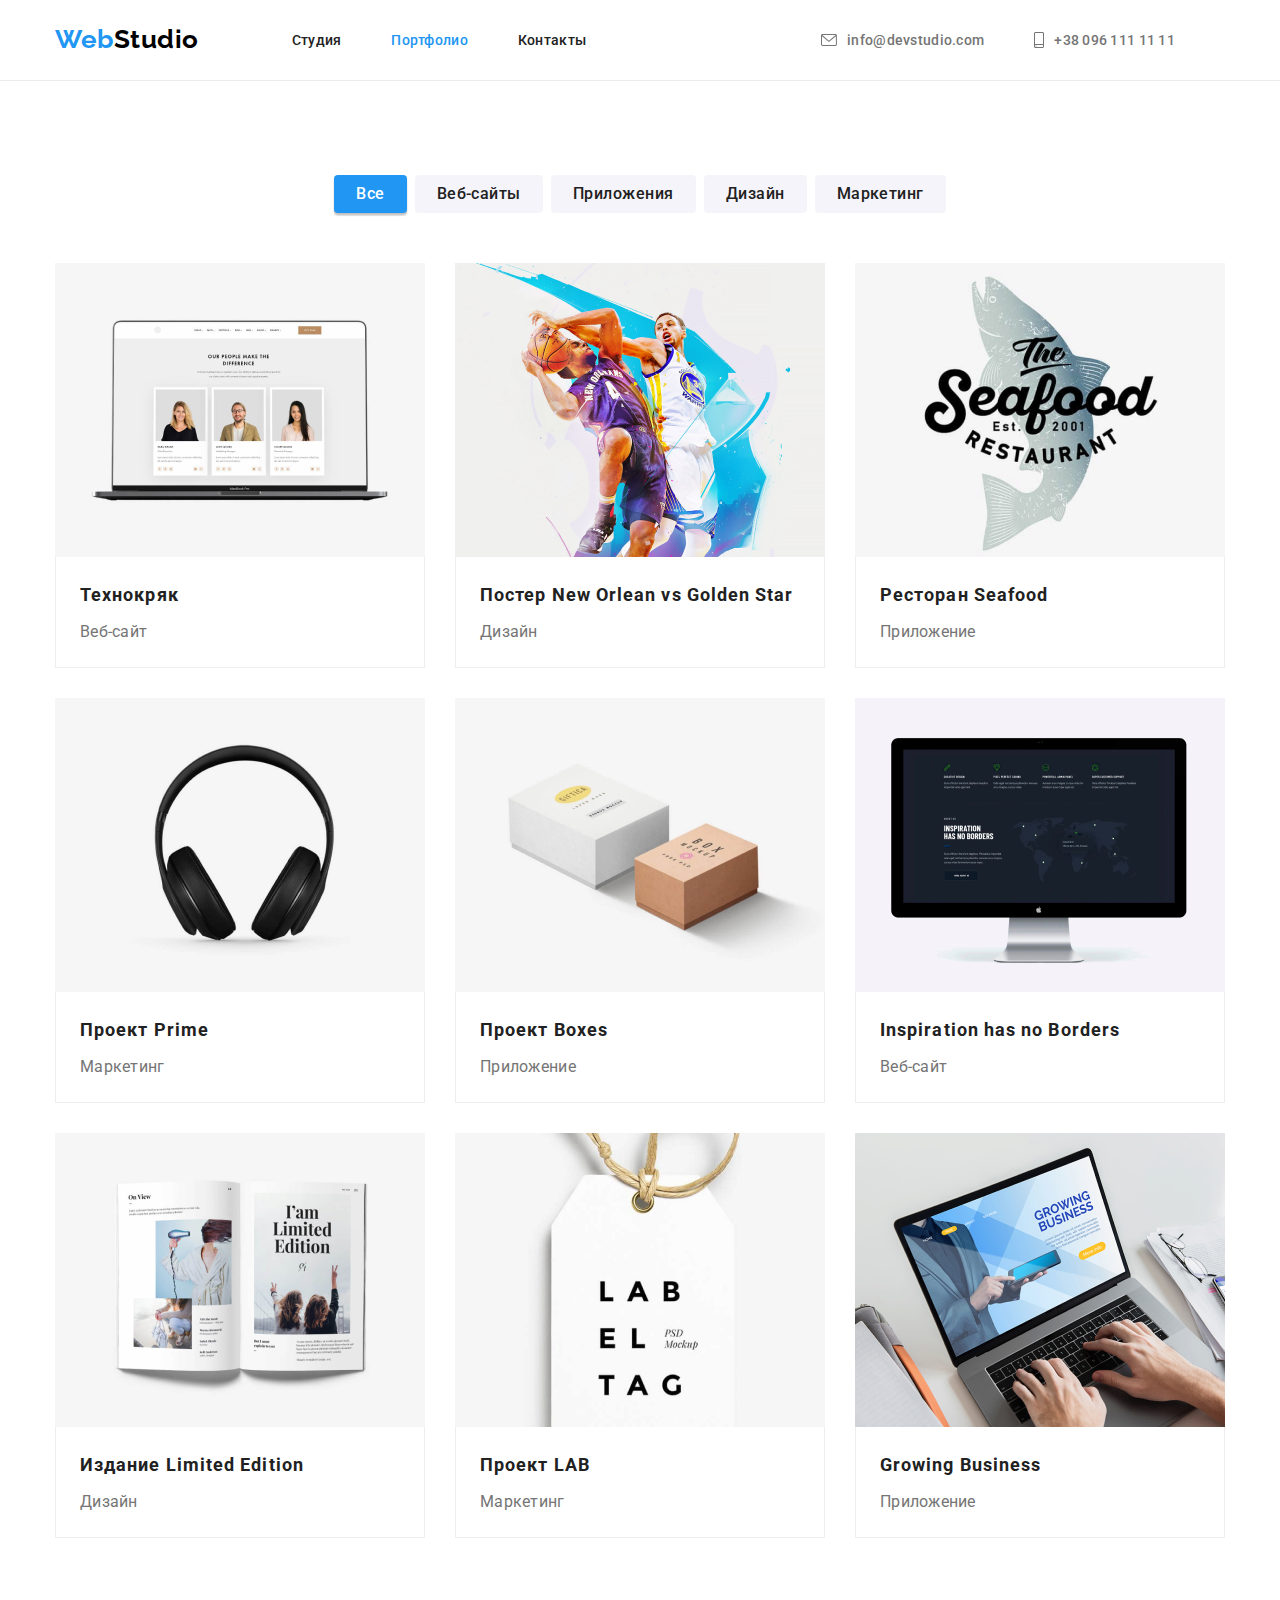
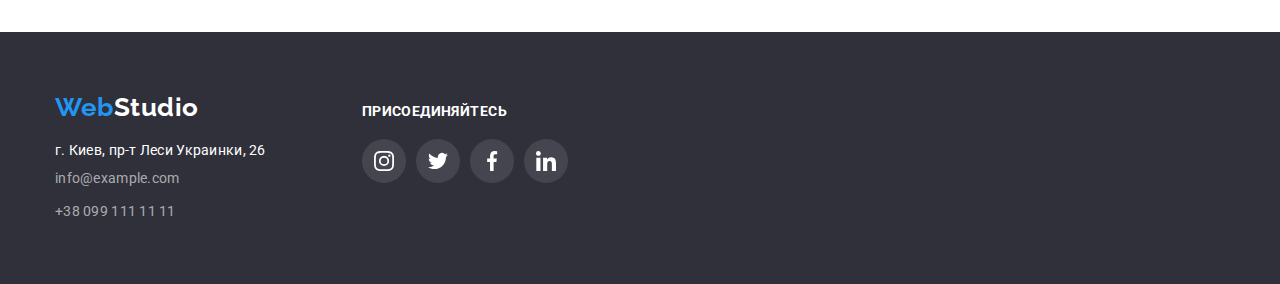
==== portfolio.html @ d41e59ff "исходные данные" ====
<!DOCTYPE html>
<html lang="ru">
  <head>
    <meta charset="UTF-8" />
    <meta http-equiv="X-UA-Compatible" content="IE=edge" />
    <meta name="viewport" content="width=device-width, initial-scale=1.0" />
    <link rel="preconnect" href="https://fonts.gstatic.com" />
    <link
      href="https://fonts.googleapis.com/css2?family=Raleway:wght@700&family=Roboto:wght@400;500;700;900&display=swap"
      rel="stylesheet"
    />
    <link
      rel="stylesheet"
      href="https://cdnjs.cloudflare.com/ajax/libs/modern-normalize/1.0.0/modern-normalize.min.css"
    />
    <link rel="stylesheet" href="./css/styles.css" />
    <title>WebStudio - Портфолио</title>
  </head>
  <body>
    <header class="section header-page">
      <div class="container header-box">
        <!-- Навигация по сайту -->
        <nav class="nav-box">
          <a class="link logo-link" href="./"><span>Web</span>Studio</a>
          <ul class="nav-list list">
            <li class="item nav-item">
              <a class="link" href="./"> Студия</a>
            </li>
            <li class="item nav-item">
              <a class="link active" href="./portfolio.html">Портфолио</a>
            </li>
            <li class="item nav-item">
              <a class="link" href="#contacts">Контакты</a>
            </li>
          </ul>
        </nav>
        <!-- список контактов -->
        <ul class="contact-list list">
          <li class="item contact-item">
            <a class="link envelope-link" href="mailto:info@devstudio.com"
              ><svg class="icon" width="16" height="12">
                <use href="./images/icons.svg#icon-envelope"></use></svg
              >info@devstudio.com</a
            >
          </li>
          <li class="item contact-item">
            <a class="link tel-link" href="tel:+380961111111"
              ><svg class="icon" width="10" height="16">
                <use href="./images/icons.svg#icon-smartphone" />
              </svg>
              +38 096 111 11 11</a
            >
          </li>
          <li></li>
        </ul>
      </div>
    </header>
    <main>
      <section class="section">
        <div class="container">
          <h1 class="title hidden-title">Портфолио</h1>
          <ul class="list filters-list">
            <li class="btn-item">
              <button class="btn filters-btn active" type="button" autofocus>
                Все
              </button>
            </li>
            <li class="btn-item">
              <button class="btn filters-btn" type="button">Веб-сайты</button>
            </li>
            <li class="btn-item">
              <button class="btn filters-btn" type="button">Приложения</button>
            </li>
            <li class="btn-item">
              <button class="btn filters-btn" type="button">Дизайн</button>
            </li>
            <li class="btn-item">
              <button class="btn filters-btn" type="button">Маркетинг</button>
            </li>
          </ul>
          <ul class="list card-list project-list">
            <li class="item project-card">
              <a class="link project-link" href="#"
                ><div class="card-thumb">
                  <img
                    src="./images/proj1.jpg"
                    alt="дизайн сайта"
                    width="370"
                  />
                </div>
                <div class="project-card-content">
                  <h2 class="title">Технокряк</h2>
                  <p class="text">Веб-сайт</p>
                </div></a
              >
            </li>
            <li class="item project-card">
              <a class="link project-link" href="#"
                ><div class="card-thumb">
                  <img
                    src="./images/proj2.jpg"
                    alt="дизайн постера"
                    width="370"
                  />
                </div>
                <div class="project-card-content">
                  <h2 class="title">Постер New Orlean vs Golden Star</h2>
                  <p class="text">Дизайн</p>
                </div></a
              >
            </li>
            <li class="item project-card">
              <a class="link project-link" href="#"
                ><div class="card-thumb">
                  <img
                    src="./images/proj3.jpg"
                    alt="Приложение для ресторана"
                    width="370"
                  />
                </div>
                <div class="project-card-content">
                  <h2 class="title">Ресторан Seafood</h2>
                  <p class="text">Приложение</p>
                </div></a
              >
            </li>
            <li class="item project-card">
              <a class="link project-link" href="#"
                ><div class="card-thumb">
                  <img src="./images/proj4.jpg" alt="наушники" width="370" />
                </div>
                <div class="project-card-content">
                  <h2 class="title">Проект Prime</h2>
                  <p class="text">Маркетинг</p>
                </div></a
              >
            </li>
            <li class="item project-card">
              <a class="link project-link" href="#"
                ><div class="card-thumb">
                  <img
                    src="./images/proj5.jpg"
                    alt="две картонные коробки"
                    width="370"
                  />
                </div>
                <div class="project-card-content">
                  <h2 class="title">Проект Boxes</h2>
                  <p class="text">Приложение</p>
                </div></a
              >
            </li>
            <li class="item project-card">
              <a class="link project-link" href="#"
                ><div class="card-thumb">
                  <img src="./images/proj6.jpg" alt="монитор" width="370" />
                </div>
                <div class="project-card-content">
                  <h2 class="title">Inspiration has no Borders</h2>
                  <p class="text">Веб-сайт</p>
                </div></a
              >
            </li>
            <li class="item project-card">
              <a class="link project-link" href="#"
                ><div class="card-thumb">
                  <img
                    src="./images/proj7.jpg"
                    alt="открытый журнал"
                    width="370"
                  />
                </div>
                <div class="project-card-content">
                  <h2 class="title">Издание Limited Edition</h2>
                  <p class="text">Дизайн</p>
                </div></a
              >
            </li>
            <li class="item project-card">
              <a class="link project-link" href="#"
                ><div class="card-thumb">
                  <img src="./images/proj8.jpg" alt="бирка" width="370" />
                </div>
                <div class="project-card-content">
                  <h2 class="title">Проект LAB</h2>
                  <p class="text">Маркетинг</p>
                </div></a
              >
            </li>
            <li class="item project-card">
              <a class="link project-link" href="#"
                ><div class="card-thumb">
                  <img src="./images/proj9.jpg" alt="ноутбук" width="370" />
                </div>
                <div class="project-card-content">
                  <h2 class="title">Growing Business</h2>
                  <p class="text">Приложение</p>
                </div></a
              >
            </li>
          </ul>
        </div>
      </section>
    </main>
    <footer class="section footer-page">
      <div class="container footer-box">
        <div class="contacts" id="contacts">
          <a href="./" class="link logo-link"><span>Web</span>Studio</a>
          <!-- список контактов (подвал) -->
          <address>
            <!-- Ссылка на гуглкарту -->
            <ul class="list address-list">
              <li class="item">
                <a
                  class="address-link link"
                  href="https://goo.gl/maps/zS1xnshHH64RWqHC6"
                  target="_blank"
                  >г. Киев, пр-т Леси Украинки, 26</a
                >
              </li>

              <li class="item">
                <a class="link footer-link" href="mailto:">info@example.com</a>
              </li>

              <li class="item">
                <a class="link footer-link" href="tel:+380991111111"
                  >+38 099 111 11 11</a
                >
              </li>
            </ul>
          </address>
        </div>

        <div class="footer-social">
          <p class="text">Присоединяйтесь</p>
          <ul class="list footer-social-list">
            <li class="social-list-item">
              <a class="link social-link footer-social-link" href="#"
                ><svg class="footer-social-icon" width="20" height="20">
                  <use href="./images/icons.svg#icon-instagram" /></svg
              ></a>
            </li>

            <li class="social-list-item">
              <a class="link social-link footer-social-link" href="#"
                ><svg class="footer-social-icon" width="20" height="20">
                  <use href="./images/icons.svg#icon-twitter" /></svg
              ></a>
            </li>

            <li class="social-list-item">
              <a class="link social-link footer-social-link" href="#"
                ><svg class="footer-social-icon" width="20" height="20">
                  <use href="./images/icons.svg#icon-facebook" /></svg
              ></a>
            </li>

            <li class="social-list-item">
              <a class="link social-link footer-social-link" href="#"
                ><svg class="footer-social-icon" width="20" height="20">
                  <use href="./images/icons.svg#icon-linkedin" /></svg
              ></a>
            </li>
          </ul>
        </div>
      </div>
    </footer>
  </body>
</html>
---- css/styles.css ----
/*  палитра цветов и переменные */
:root {
  --max-width-site: 1600px;
  --max-width-container: 1200px;

  --font-family-site: "Roboto", sans-serif;
  --font-weight-regular: 400;
  --font-weight-medium: 500;
  --font-weight-bold: 700;
  --font-weight-black: 900;

  --text-color: #212121;
  --text-color-transparent: rgba(255, 255, 255, 0.6);
  --text-light-color: #ffffff;
  --text-muted-color: #757575;

  --accent-color: #2196f3;
  --accent-color-btn-order: #188ce8;

  --icon-color: #afb1b8;

  --background-prime-color: #ffffff;
  --background-secondary-color: #2f303a;
  --backgrount-third-color: #f5f4fa;

  --border-radius: 4px;
  --project-card-border: 1px solid #eee;

  /* интервал между элементами в сетках */
  --gap: 30px;

  --card-team-shawow: 0px 1px 3px rgba(0, 0, 0, 0.12),
    0px 1px 1px rgba(0, 0, 0, 0.14), 0px 2px 1px rgba(0, 0, 0, 0.2);
}

/* Исходные параметры для всего контента */
body {
  font-family: var(--font-family-site);
  font-size: 14px;
  line-height: 1.143;
  letter-spacing: 0.03em;
  font-weight: var(--font-weight-regular);
  color: var(--text-color);
}

/* ссылки на страничках */
.link {
  display: block;
  color: inherit;
  text-decoration: none;
  letter-spacing: 0.02em;
}

/* кнопки на страничках */
.btn {
  font-family: var(--font-family-site);
  border: 0;
  color: var(--text-color);
  background-color: var(--backgrount-third-color);
  border-radius: var(--border-radius);
  letter-spacing: 0.03em;
}

/*кнопка - активная, при наведении курсора, фокусе */
.btn.active,
.btn:hover,
.btn:focus {
  cursor: pointer;
  outline: none;
  color: var(--text-light-color);
  background-color: var(--accent-color);
  box-shadow: 0px 3px 1px rgba(0, 0, 0, 0.1), 0px 1px 2px rgba(0, 0, 0, 0.08),
    0px 2px 2px rgba(0, 0, 0, 0.12);
}

/* заголовки */
.title {
  margin-top: 0;
  margin-bottom: 0;
}

/* заголовок секции */
.title-section {
  margin-bottom: 50px;
  text-align: center;
  font-weight: var(--font-weight-bold);
  font-size: 36px;
  line-height: 1.17;
}

/* скрытые элементы сайта */
.visually-hidden,
.hidden-title {
  position: absolute;
  width: 1px;
  height: 1px;
  margin: -1px;
  border: 0;
  padding: 0;
  outline: 0;
  outline-offset: 0;
  white-space: nowrap;
  clip-path: inset(100%);
  clip: rect(0 0 0 0);
  overflow: hidden;
}

/* общий стиль для параграфов */
.text {
  margin-top: 0;
  margin-bottom: 0;
}

/* общий стиль списков в шапке и секциях сайта */
.list {
  margin-top: 0;
  margin-bottom: 0;
  padding-left: 0;
  list-style-type: none;
}

/* компенсация интервалов в сетках списков */
.card-list {
  display: flex;
  flex-wrap: wrap;
}

/* интервал между элементами в сетке */
.card-list > .item:not(:last-child) {
  margin-right: var(--gap);
}

/* убрал нижний зазор во всех сприсках с картинками */
.card-thumb > img {
  max-width: 100%;
  display: block;
}

/* ссылки на социальные сети */
/* ссылка на социальную сеть сотрудника */
.social-link {
  width: 44px;
  height: 44px;
  display: flex;
  justify-content: center;
  align-items: center;
  border-radius: 50%;
}

/* общий контейнер для всех разделов и секций */
.container {
  width: var(--max-width-container);
  padding: 0 15px;
  margin: 0 auto;
}

/* секции */
.section {
  padding: 94px 0;
  margin: 0 auto;
}

/* header */
.header-page {
  padding-top: 0;
  padding-bottom: 0;
  border-bottom: 1px solid #ececec;
}

/* контейнер для содержимого шапки */
.header-box {
  display: flex;
}

/* навигация - контейнер*/
.nav-box {
  display: flex;
}

/* логотип */
.logo-link {
  margin-right: 93px;
  padding-top: 24px;
  padding-bottom: 25px;
  font-family: "Raleway", sans-serif;
  font-weight: var(--font-weight-bold);
  font-size: 26px;
  line-height: 1.174;
  --logo-dark-color: #000000;
  --logo-light-color: #ffffff;
  --logo-accent-color: var(--accent-color);
  color: var(--logo-dark-color);
}

/* стилизация первого слова в логотипе */
.logo-link > span {
  color: var(--logo-accent-color);
}

/* список навигационных ссылок */
.nav-list {
  display: flex;
}

/* ссылки навигации по сайту */
.nav-item .link,
.contact-item .link {
  display: flex;
  align-items: center;
  padding: 32px 0;
  font-weight: var(--font-weight-medium);
}

/* список ссылок с контактами */
.contact-list {
  margin-left: auto;
  display: flex;
}

/* ссылки контактов в шапке */
.contact-item .link {
  color: var(--text-muted-color);
}

/* расстояние между ссылками в шапке */
.nav-list .item:not(:last-child),
.contact-list .item:not(:last-child) {
  margin-right: 50px;
}

/* декорация перед контактными ссылками */
.icon {
  margin-right: 10px;
  fill: currentColor;
}

/* footer */
.footer-page {
  padding-top: 60px;
  padding-bottom: 60px;
  background-color: var(--background-secondary-color);
}

.footer-box {
  display: flex;
  align-items: baseline;
  color: var(--text-light-color);
}

/* контпакты */
.contacts {
  margin-right: 70px;
}

/* стилизация логотипа в подвале */
.footer-box .logo-link {
  margin-bottom: 20px;
  padding-top: 0;
  padding-bottom: 0;
  color: var(--logo-light-color);
}

/* адресный список ссылок*/
.address-list {
  font-style: normal;
}

/* отступы между элементами списка ссылок*/
.address-list .item:not(:last-child) {
  margin-bottom: 9px;
}

/* оформление ссылок в футере */
.footer-link {
  line-height: 1.714;
  color: var(--text-color-transparent);
}

/* цвет строки-ссылки с почтовым адресом */
.address-link {
  color: inherit;
}

/* 
акцент при 
наведении/фокусе на ссылке 
а также 
активная ссылка странички 
*/
.link:hover,
.link:focus,
.link.active {
  color: var(--accent-color);
}

.social-link:hover,
.social-link:focus {
  color: var(--text-light-color);
  background-color: var(--accent-color);
}

/* заголовок списка соц. сетей */
.footer-social .text {
  margin-bottom: 20px;
  font-size: 14px;
  line-height: 1.143;
  font-weight: var(--font-weight-bold);
  text-transform: uppercase;
}

/* список социальных ссылок в footer */
.footer-social-list {
  display: flex;
}

.social-list-item:not(:last-child) {
  margin-right: 10px;
}

/* соц.ссылка в футере */
.footer-social-link {
  color: inherit;
  background-color: rgba(255, 255, 255, 0.1);
}

/* иконка соц.сети в футере */
.footer-social-icon {
  fill: currentColor;
}

/* index.html */
/* герой */
.hero-section {
  max-width: var(--max-width-site);
  padding-top: 200px;
  padding-bottom: 200px;
  background-color: var(--background-secondary-color);
  background-image: linear-gradient(
      rgba(47, 48, 58, 0.4),
      rgba(47, 48, 58, 0.4)
    ),
    url("../images/img.jpg");
}

.hero-box {
  display: flex;
  flex-direction: column;
  align-items: center;
  color: var(--text-light-color);
}

/* заголовок секции hero */
.hero-box .title {
  max-width: 696px;
  margin-bottom: 30px;
  display: block;
  font-weight: var(--font-weight-black);
  font-size: 44px;
  line-height: 1.364;
  letter-spacing: 0.06em;
  text-align: center;
  text-transform: uppercase;
}

/* кнопка перехода к заказу в секции hero */
.order-btn {
  padding: 10px 32px;
  font-weight: var(--font-weight-bold);
  font-size: 16px;
  line-height: 1.875;
  letter-spacing: 0.06em;
  box-shadow: 0px 4px 4px rgba(0, 0, 0, 0.15);
}

.order-btn:hover,
.order-btn:focus {
  outline: auto;
  outline-color: var(--accent-color);
  background: var(--accent-color-btn-order);
}

/* сетка особенностей */
.features-list > .item {
  flex-basis: calc((100% - 3 * var(--gap)) / 4);
}

/* декорация над элементом особенностей */
.features-icon-box {
  width: 270px;
  height: 120px;
  display: flex;
  justify-content: center;
  align-items: center;
  margin-bottom: var(--gap);
  border-radius: var(--border-radius);
  background-color: var(--backgrount-third-color);
}

/* заголовки в списках особенностей */
.features-list .title {
  margin-bottom: 10px;
  text-transform: uppercase;
  font-size: 14px;
  line-height: 1.172;
  font-weight: var(--font-weight-bold);
}

/* параграфы в списках особенностей */
.features-list .text {
  margin-bottom: 0;
  line-height: 1.714;
  color: var(--text-muted-color);
}

/* секция Чем мы занимаемся */
.doing-box {
  padding-top: 0;
}

/* фото примеров */
.doing-list {
  display: flex;
  flex-wrap: wrap;
}

/* Секция наша команда */
.team-box {
  background-color: var(--backgrount-third-color);
}

/* карточка сотрудника команды */
.team-card {
  background-color: var(--background-prime-color);
  box-shadow: var(--card-team-shawow);
  border-bottom-left-radius: var(--border-radius);
  border-bottom-right-radius: var(--border-radius);
}

/* описание сотрудника команды*/
.team-card-content {
  padding: 30px;
}

/* фамилия, имя сотрудника */
.team-card .title {
  margin-bottom: 10px;
  text-align: center;
  font-weight: var(--font-weight-medium);
  font-size: 16px;
  line-height: 1.188;
}

/* должность сотрудинка */
.team-card .text {
  margin-bottom: 16px;
  text-align: center;
  font-size: 16px;
  line-height: 1.188;
  color: var(--text-muted-color);
}

/* список ссылок на соц.сети сотрудника */
.team-social-list {
  display: flex;
  justify-content: space-between;
}

/* ссылка на социальную сеть сотрудника */
.team-social-link {
  color: var(--icon-color);
}

/* иконка социальной сети сотрудника*/
.social-icon-team {
  fill: currentColor;
}

/* секция постоянные клиенты */

/* сетка для клиентов */
.client-item {
  flex-basis: calc((100% - 6 * var(--gap)) / 6);
}

/* ссылка на клиента */
.client-link {
  width: 170px;
  height: 92px;
  display: flex;
  justify-content: center;
  align-items: center;
  color: var(--icon-color);
  border-radius: var(--border-radius);
  border: 1px solid var(--icon-color);
}

/* иконка логотипа клиента */
.icon-client {
  max-width: 100%;
  fill: currentColor;
}

/* изменения при наведении и фокусе рамки */
.client-link:hover,
.client-link:focus {
  border: 1px solid var(--accent-color);
}
/* portfolio.html */

/* список кнопок-фильтров */
.filters-list {
  margin-bottom: 50px;
  display: flex;
  justify-content: center;
}

/* кнопка фильтра */
.filters-btn {
  padding: 6px 22px;
  font-size: 16px;
  font-weight: var(--font-weight-medium);
  line-height: 1.625;
}

/* интервалы между кнопками фильтра */
.btn-item:not(:last-child) {
  margin-right: 8px;
}

/* список проектов*/
.project-list {
  margin-right: calc(-1 * var(--gap));
  margin-bottom: calc(-1 * var(--gap));
  background-color: var(--background-prime-color);
}

/* сетка с карточками проектов */
.project-card {
  margin-right: var(--gap);
  margin-bottom: var(--gap);
  flex-basis: calc((100% - 3 * var(--gap)) / 3);
}

/* ссылка на проект */
.project-link {
  display: flex;
  flex-direction: column;
}

.project-card .project-link:hover,
.project-card .project-link:focus {
  color: inherit;
  box-shadow: 0px 1px 1px rgba(0, 0, 0, 0.12), 0px 4px 4px rgba(0, 0, 0, 0.06),
    1px 4px 6px rgba(0, 0, 0, 0.16);
}

/* блок с описание проекта */
.project-card-content {
  padding: 20px 24px;
  border-left: var(--project-card-border);
  border-right: var(--project-card-border);
  border-bottom: var(--project-card-border);
}

/* заголовок проекта */
.project-card .title {
  margin-bottom: 4px;
  font-weight: var(--font-weight-bold);
  font-size: 18px;
  line-height: 2;
  letter-spacing: 0.06em;
}

/* описание проекта */
.project-card .text {
  font-size: 16px;
  line-height: 1.875;
  color: var(--text-muted-color);
}
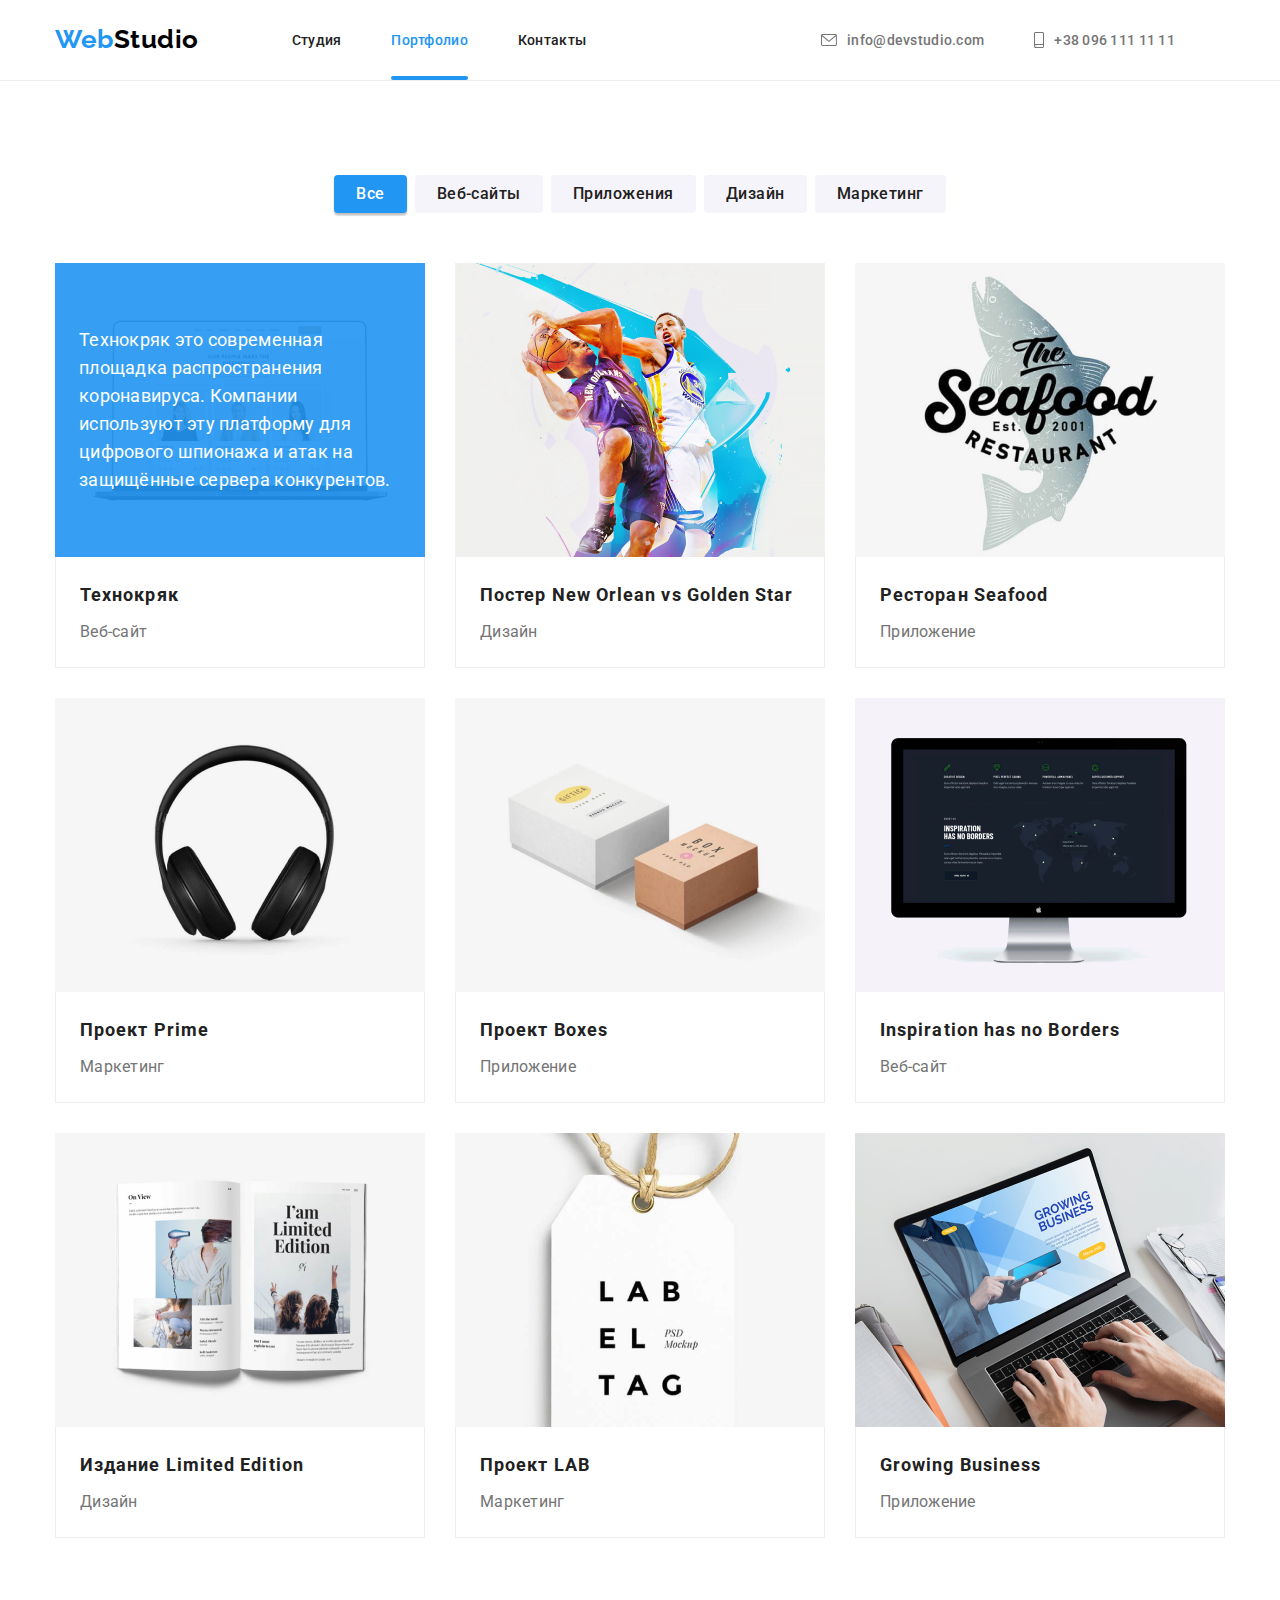
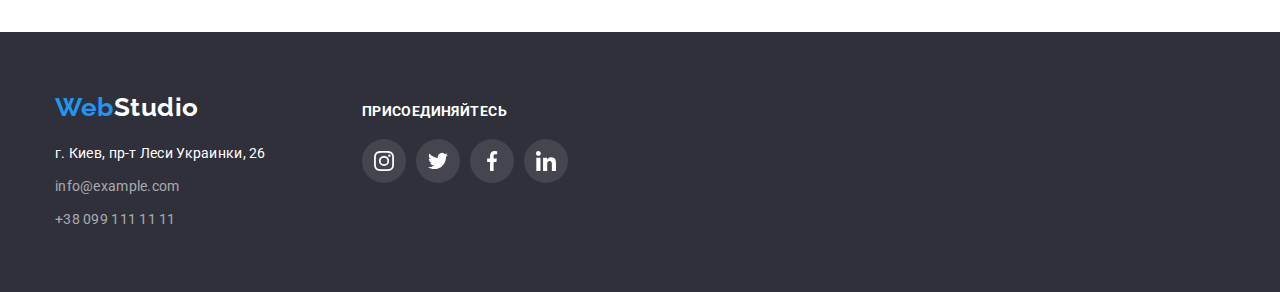
==== commit a44f037d: "сделал переходы" ====
--- a/portfolio.html
+++ b/portfolio.html
@@ -87,10 +87,15 @@
                     alt="дизайн сайта"
                     width="370"
                   />
+                  <p class="text overlay-text">
+                    Технокряк это современная площадка распространения
+                    коронавируса. Компании используют эту платформу для
+                    цифрового шпионажа и атак на защищённые сервера конкурентов.
+                  </p>
                 </div>
                 <div class="project-card-content">
                   <h2 class="title">Технокряк</h2>
-                  <p class="text">Веб-сайт</p>
+                  <p class="text text-project">Веб-сайт</p>
                 </div></a
               >
             </li>
@@ -105,7 +110,7 @@
                 </div>
                 <div class="project-card-content">
                   <h2 class="title">Постер New Orlean vs Golden Star</h2>
-                  <p class="text">Дизайн</p>
+                  <p class="text text-project">Дизайн</p>
                 </div></a
               >
             </li>
@@ -120,7 +125,7 @@
                 </div>
                 <div class="project-card-content">
                   <h2 class="title">Ресторан Seafood</h2>
-                  <p class="text">Приложение</p>
+                  <p class="text text-project">Приложение</p>
                 </div></a
               >
             </li>
@@ -131,7 +136,7 @@
                 </div>
                 <div class="project-card-content">
                   <h2 class="title">Проект Prime</h2>
-                  <p class="text">Маркетинг</p>
+                  <p class="text text-project">Маркетинг</p>
                 </div></a
               >
             </li>
@@ -146,7 +151,7 @@
                 </div>
                 <div class="project-card-content">
                   <h2 class="title">Проект Boxes</h2>
-                  <p class="text">Приложение</p>
+                  <p class="text text-project">Приложение</p>
                 </div></a
               >
             </li>
@@ -157,7 +162,7 @@
                 </div>
                 <div class="project-card-content">
                   <h2 class="title">Inspiration has no Borders</h2>
-                  <p class="text">Веб-сайт</p>
+                  <p class="text text-project">Веб-сайт</p>
                 </div></a
               >
             </li>
@@ -172,7 +177,7 @@
                 </div>
                 <div class="project-card-content">
                   <h2 class="title">Издание Limited Edition</h2>
-                  <p class="text">Дизайн</p>
+                  <p class="text text-project">Дизайн</p>
                 </div></a
               >
             </li>
@@ -183,7 +188,7 @@
                 </div>
                 <div class="project-card-content">
                   <h2 class="title">Проект LAB</h2>
-                  <p class="text">Маркетинг</p>
+                  <p class="text text-project">Маркетинг</p>
                 </div></a
               >
             </li>
@@ -194,7 +199,7 @@
                 </div>
                 <div class="project-card-content">
                   <h2 class="title">Growing Business</h2>
-                  <p class="text">Приложение</p>
+                  <p class="text text-project">Приложение</p>
                 </div></a
               >
             </li>
--- a/css/styles.css
+++ b/css/styles.css
@@ -22,6 +22,9 @@
   --background-prime-color: #ffffff;
   --background-secondary-color: #2f303a;
   --backgrount-third-color: #f5f4fa;
+
+  --background-opacity: rgba(48, 49, 59, 0.8);
+  --background-overlay-op: rgba(33, 150, 243, 0.9);
 
   --border-radius: 4px;
   --project-card-border: 1px solid #eee;
@@ -46,15 +49,24 @@
 /* ссылки на страничках */
 .link {
   display: block;
-  color: inherit;
   text-decoration: none;
   letter-spacing: 0.02em;
+  color: inherit;
+  transition-property: color;
+  transition-duration: 250ms;
+  transition-timing-function: cubic-bezier(0.4, 0, 0.2, 1);
+  transition-delay: 0ms;
 }
 
 /* кнопки на страничках */
 .btn {
   font-family: var(--font-family-site);
-  border: 0;
+  outline: none;
+  border: none;
+  transition-property: color, background-color, box-shadow;
+  transition-duration: 250ms;
+  transition-timing-function: cubic-bezier(0.4, 0, 0.2, 1);
+  transition-delay: 0ms;
   color: var(--text-color);
   background-color: var(--backgrount-third-color);
   border-radius: var(--border-radius);
@@ -66,7 +78,6 @@
 .btn:hover,
 .btn:focus {
   cursor: pointer;
-  outline: none;
   color: var(--text-light-color);
   background-color: var(--accent-color);
   box-shadow: 0px 3px 1px rgba(0, 0, 0, 0.1), 0px 1px 2px rgba(0, 0, 0, 0.08),
@@ -145,6 +156,7 @@
   justify-content: center;
   align-items: center;
   border-radius: 50%;
+  transition-property: color, background-color;
 }
 
 /* общий контейнер для всех разделов и секций */
@@ -272,8 +284,11 @@
 
 /* оформление ссылок в футере */
 .footer-link {
+  color: var(--text-color-transparent);
+}
+
+.address-list .link {
   line-height: 1.714;
-  color: var(--text-color-transparent);
 }
 
 /* цвет строки-ссылки с почтовым адресом */
@@ -291,6 +306,21 @@
 .link:focus,
 .link.active {
   color: var(--accent-color);
+}
+
+.link.active {
+  display: flex;
+  flex-direction: column;
+  padding-bottom: 0;
+}
+
+.link.active::after {
+  content: "";
+  width: 100%;
+  height: 4px;
+  margin-top: 28px;
+  border-radius: 2px;
+  background-color: var(--accent-color);
 }
 
 .social-link:hover,
@@ -375,6 +405,7 @@
 .order-btn:hover,
 .order-btn:focus {
   outline: auto;
+  transition-property: background-color, outline-color;
   outline-color: var(--accent-color);
   background: var(--accent-color-btn-order);
 }
@@ -423,6 +454,24 @@
   flex-wrap: wrap;
 }
 
+/* карточка примера работ */
+.doing-card {
+  position: relative;
+}
+
+/* бирка */
+.label {
+  position: absolute;
+  bottom: 0;
+  left: 0;
+  padding: 27px 0;
+  width: 100%;
+  text-align: center;
+  text-transform: uppercase;
+  color: var(--text-light-color);
+  background-color: var(--background-opacity);
+}
+
 /* Секция наша команда */
 .team-box {
   background-color: var(--backgrount-third-color);
@@ -503,6 +552,7 @@
 /* изменения при наведении и фокусе рамки */
 .client-link:hover,
 .client-link:focus {
+  transition-property: border, color;
   border: 1px solid var(--accent-color);
 }
 /* portfolio.html */
@@ -545,6 +595,7 @@
 .project-link {
   display: flex;
   flex-direction: column;
+  transition-property: box-shadow;
 }
 
 .project-card .project-link:hover,
@@ -552,6 +603,36 @@
   color: inherit;
   box-shadow: 0px 1px 1px rgba(0, 0, 0, 0.12), 0px 4px 4px rgba(0, 0, 0, 0.06),
     1px 4px 6px rgba(0, 0, 0, 0.16);
+}
+
+.project-link .card-thumb {
+  position: relative;
+}
+
+.overlay-text {
+  position: absolute;
+  top: 0;
+  height: 100%;
+  display: flex;
+  align-items: center;
+  padding: 0 24px;
+  font-size: 18px;
+  line-height: 1.556;
+  opacity: 1;
+  /* transform: translateY(100%); */
+  transition-property: transform, opacity;
+  transition-duration: 2500ms;
+  transition-timing-function: cubic-bezier(0.4, 0, 0.2, 1);
+  transition-delay: 0ms;
+  transform-origin: bottom center;
+  color: var(--text-light-color);
+  background-color: var(--background-overlay-op);
+}
+
+.overlay-text:hover,
+.overlay-text:focus {
+  opacity: 1;
+  transform: translateY(0);
 }
 
 /* блок с описание проекта */
@@ -572,7 +653,7 @@
 }
 
 /* описание проекта */
-.project-card .text {
+.text-project {
   font-size: 16px;
   line-height: 1.875;
   color: var(--text-muted-color);
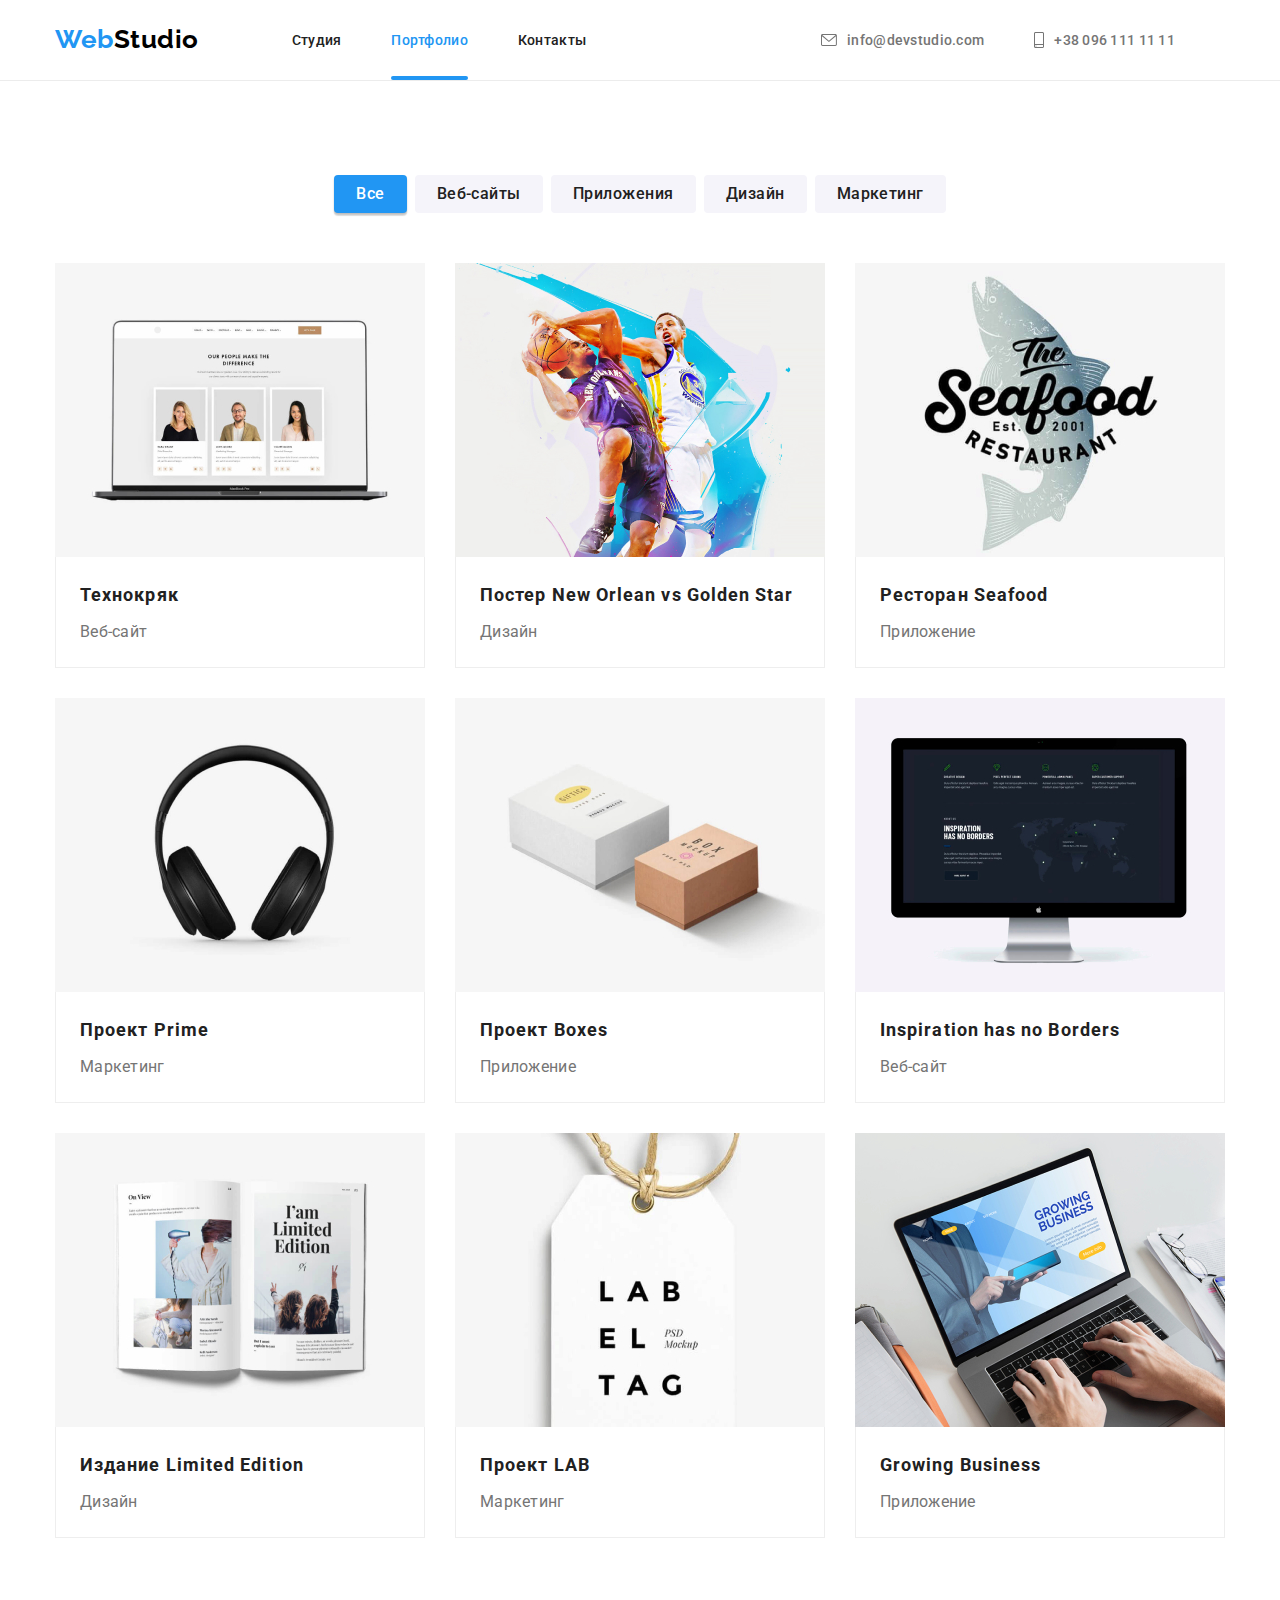
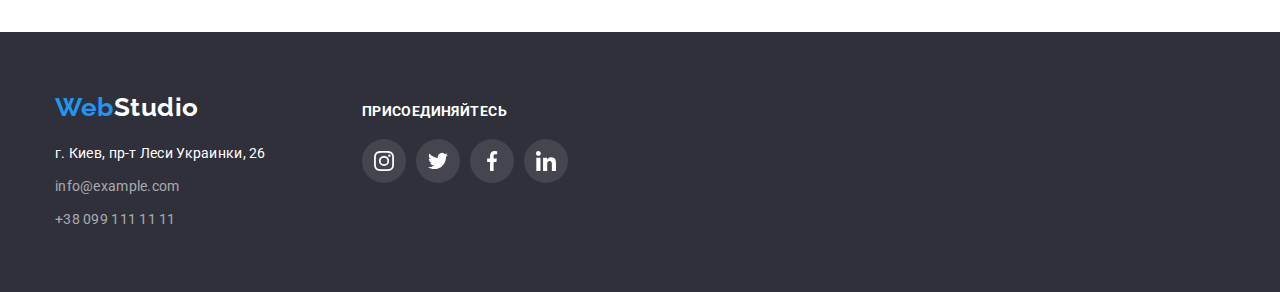
==== commit d3965246: "закончил оверлей" ====
--- a/portfolio.html
+++ b/portfolio.html
@@ -96,8 +96,8 @@
                 <div class="project-card-content">
                   <h2 class="title">Технокряк</h2>
                   <p class="text text-project">Веб-сайт</p>
-                </div></a
-              >
+                </div>
+              </a>
             </li>
             <li class="item project-card">
               <a class="link project-link" href="#"
--- a/css/styles.css
+++ b/css/styles.css
@@ -399,13 +399,13 @@
   font-size: 16px;
   line-height: 1.875;
   letter-spacing: 0.06em;
+  transition-property: background-color, outline-color;
   box-shadow: 0px 4px 4px rgba(0, 0, 0, 0.15);
 }
 
 .order-btn:hover,
 .order-btn:focus {
   outline: auto;
-  transition-property: background-color, outline-color;
   outline-color: var(--accent-color);
   background: var(--accent-color-btn-order);
 }
@@ -417,7 +417,7 @@
 
 /* декорация над элементом особенностей */
 .features-icon-box {
-  width: 270px;
+  width: 100%;
   height: 120px;
   display: flex;
   justify-content: center;
@@ -607,32 +607,37 @@
 
 .project-link .card-thumb {
   position: relative;
+  overflow: hidden;
 }
 
 .overlay-text {
   position: absolute;
-  top: 0;
-  height: 100%;
+  top: 294px;
+  height: 294px;
   display: flex;
   align-items: center;
   padding: 0 24px;
   font-size: 18px;
   line-height: 1.556;
-  opacity: 1;
-  /* transform: translateY(100%); */
-  transition-property: transform, opacity;
-  transition-duration: 2500ms;
+  transition-property: transform;
+  transition-duration: 250ms;
   transition-timing-function: cubic-bezier(0.4, 0, 0.2, 1);
-  transition-delay: 0ms;
-  transform-origin: bottom center;
   color: var(--text-light-color);
   background-color: var(--background-overlay-op);
 }
 
+.overlay-text::before {
+  content: "";
+  width: 100%;
+  height: 100%;
+  margin-left: -24px;
+  position: absolute;
+  transform: translateY(-100%);
+}
+
 .overlay-text:hover,
 .overlay-text:focus {
-  opacity: 1;
-  transform: translateY(0);
+  transform: translateY(-100%);
 }
 
 /* блок с описание проекта */
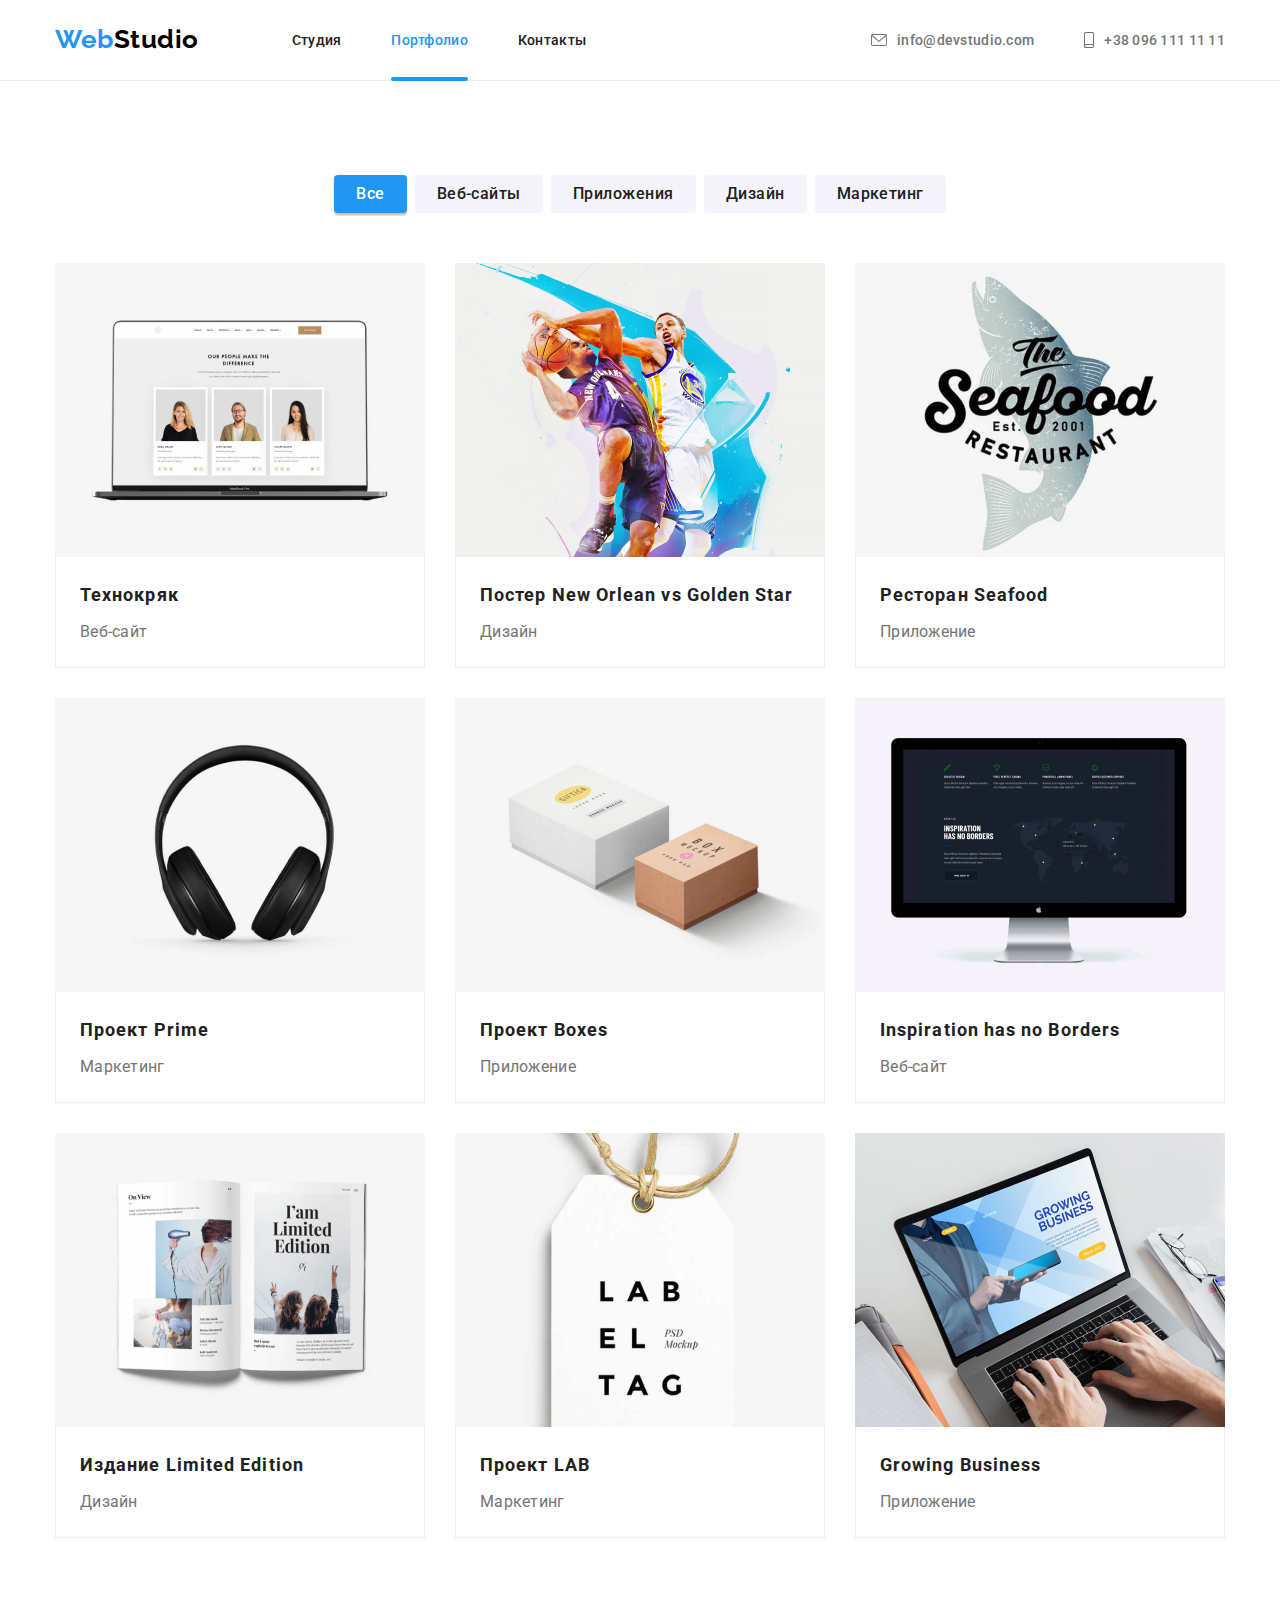
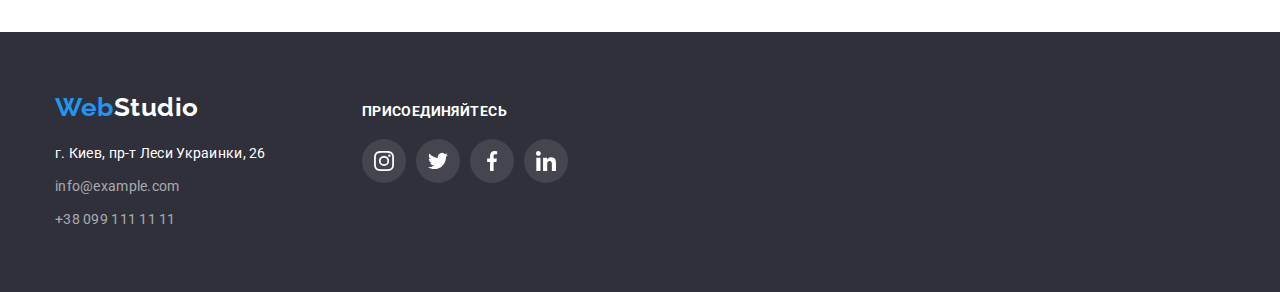
==== commit d598ef79: "лишняя лишка" ====
--- a/portfolio.html
+++ b/portfolio.html
@@ -51,7 +51,6 @@
               +38 096 111 11 11</a
             >
           </li>
-          <li></li>
         </ul>
       </div>
     </header>
@@ -107,6 +106,11 @@
                     alt="дизайн постера"
                     width="370"
                   />
+                  <p class="text overlay-text">
+                    Lorem, ipsum dolor sit amet consectetur adipisicing elit.
+                    Molestias veritatis, soluta quis doloribus accusamus culpa
+                    minima delectus assumenda. Porro, non?
+                  </p>
                 </div>
                 <div class="project-card-content">
                   <h2 class="title">Постер New Orlean vs Golden Star</h2>
@@ -122,6 +126,11 @@
                     alt="Приложение для ресторана"
                     width="370"
                   />
+                  <p class="text overlay-text">
+                    Lorem ipsum dolor sit amet consectetur adipisicing elit. Et,
+                    quibusdam? Magnam cum quis ab voluptas, perferendis dolor?
+                    Repellendus, laboriosam et.
+                  </p>
                 </div>
                 <div class="project-card-content">
                   <h2 class="title">Ресторан Seafood</h2>
@@ -133,6 +142,11 @@
               <a class="link project-link" href="#"
                 ><div class="card-thumb">
                   <img src="./images/proj4.jpg" alt="наушники" width="370" />
+                  <p class="text overlay-text">
+                    Lorem ipsum dolor sit amet consectetur adipisicing elit. Et,
+                    quibusdam? Magnam cum quis ab voluptas, perferendis dolor?
+                    Repellendus, laboriosam et.
+                  </p>
                 </div>
                 <div class="project-card-content">
                   <h2 class="title">Проект Prime</h2>
@@ -148,6 +162,11 @@
                     alt="две картонные коробки"
                     width="370"
                   />
+                  <p class="text overlay-text">
+                    Lorem ipsum dolor sit amet consectetur adipisicing elit. Et,
+                    quibusdam? Magnam cum quis ab voluptas, perferendis dolor?
+                    Repellendus, laboriosam et.
+                  </p>
                 </div>
                 <div class="project-card-content">
                   <h2 class="title">Проект Boxes</h2>
@@ -159,6 +178,11 @@
               <a class="link project-link" href="#"
                 ><div class="card-thumb">
                   <img src="./images/proj6.jpg" alt="монитор" width="370" />
+                  <p class="text overlay-text">
+                    Lorem ipsum dolor sit amet consectetur adipisicing elit. Et,
+                    quibusdam? Magnam cum quis ab voluptas, perferendis dolor?
+                    Repellendus, laboriosam et.
+                  </p>
                 </div>
                 <div class="project-card-content">
                   <h2 class="title">Inspiration has no Borders</h2>
@@ -174,6 +198,11 @@
                     alt="открытый журнал"
                     width="370"
                   />
+                  <p class="text overlay-text">
+                    Lorem ipsum dolor sit amet consectetur adipisicing elit. Et,
+                    quibusdam? Magnam cum quis ab voluptas, perferendis dolor?
+                    Repellendus, laboriosam et.
+                  </p>
                 </div>
                 <div class="project-card-content">
                   <h2 class="title">Издание Limited Edition</h2>
@@ -185,6 +214,11 @@
               <a class="link project-link" href="#"
                 ><div class="card-thumb">
                   <img src="./images/proj8.jpg" alt="бирка" width="370" />
+                  <p class="text overlay-text">
+                    Lorem ipsum dolor sit amet consectetur adipisicing elit. Et,
+                    quibusdam? Magnam cum quis ab voluptas, perferendis dolor?
+                    Repellendus, laboriosam et.
+                  </p>
                 </div>
                 <div class="project-card-content">
                   <h2 class="title">Проект LAB</h2>
@@ -196,6 +230,11 @@
               <a class="link project-link" href="#"
                 ><div class="card-thumb">
                   <img src="./images/proj9.jpg" alt="ноутбук" width="370" />
+                  <p class="text overlay-text">
+                    Lorem ipsum dolor sit amet consectetur adipisicing elit. Et,
+                    quibusdam? Magnam cum quis ab voluptas, perferendis dolor?
+                    Repellendus, laboriosam et.
+                  </p>
                 </div>
                 <div class="project-card-content">
                   <h2 class="title">Growing Business</h2>
--- a/css/styles.css
+++ b/css/styles.css
@@ -22,9 +22,9 @@
   --background-prime-color: #ffffff;
   --background-secondary-color: #2f303a;
   --backgrount-third-color: #f5f4fa;
-
   --background-opacity: rgba(48, 49, 59, 0.8);
   --background-overlay-op: rgba(33, 150, 243, 0.9);
+  --background-backdrop: rgba(0, 0, 0, 0.2);
 
   --border-radius: 4px;
   --project-card-border: 1px solid #eee;
@@ -34,6 +34,9 @@
 
   --card-team-shawow: 0px 1px 3px rgba(0, 0, 0, 0.12),
     0px 1px 1px rgba(0, 0, 0, 0.14), 0px 2px 1px rgba(0, 0, 0, 0.2);
+
+  --timing-function: cubic-bezier(0.4, 0, 0.2, 1);
+  --transition-duration: 250ms;
 }
 
 /* Исходные параметры для всего контента */
@@ -52,10 +55,7 @@
   text-decoration: none;
   letter-spacing: 0.02em;
   color: inherit;
-  transition-property: color;
-  transition-duration: 250ms;
-  transition-timing-function: cubic-bezier(0.4, 0, 0.2, 1);
-  transition-delay: 0ms;
+  transition: color var(--transition-duration) var(--timing-function);
 }
 
 /* кнопки на страничках */
@@ -64,9 +64,8 @@
   outline: none;
   border: none;
   transition-property: color, background-color, box-shadow;
-  transition-duration: 250ms;
-  transition-timing-function: cubic-bezier(0.4, 0, 0.2, 1);
-  transition-delay: 0ms;
+  transition-duration: var(--transition-duration);
+  transition-timing-function: var(--timing-function);
   color: var(--text-color);
   background-color: var(--backgrount-third-color);
   border-radius: var(--border-radius);
@@ -310,15 +309,17 @@
 
 .link.active {
   display: flex;
+  position: relative;
   flex-direction: column;
-  padding-bottom: 0;
 }
 
 .link.active::after {
   content: "";
+  position: absolute;
   width: 100%;
   height: 4px;
-  margin-top: 28px;
+  left: 0;
+  bottom: -1px;
   border-radius: 2px;
   background-color: var(--accent-color);
 }
@@ -410,6 +411,76 @@
   background: var(--accent-color-btn-order);
 }
 
+/* backdrop для модального окна*/
+.backdrop {
+  position: fixed;
+  top: 0;
+  left: 0;
+  width: 100%;
+  height: 100%;
+  z-index: 2;
+  opacity: 1;
+  transition: opacity var(--transition-duration) var(--timing-function);
+  background-color: var(--background-backdrop);
+}
+
+/* модальное окно */
+.modal {
+  position: absolute;
+  width: 528px;
+  height: 581px;
+  top: 50%;
+  left: 50%;
+  padding: 8px;
+  transform: translate3d(-50%, -50%, 0) scale(1) rotate3d(0, 0, 0, 0);
+  transition: transform calc(1.5 * var(--transition-duration))
+    var(--timing-function);
+  background-color: var(--background-prime-color);
+  box-shadow: 0px 1px 3px rgba(0, 0, 0, 0.12), 0px 1px 1px rgba(0, 0, 0, 0.14),
+    0px 2px 1px rgba(0, 0, 0, 0.2);
+  border-radius: var(--border-radius);
+}
+
+/* скрыть модальное окно */
+.is-hidden {
+  opacity: 0;
+  pointer-events: none;
+}
+
+.backdrop.is-hidden .modal {
+  transform: translate3d(-50%, -50%, 0) scale(1.2) rotate3d(0, -20, 0, 90deg);
+}
+
+/* кнопка закрыть модальное окно */
+.modal-close-btn {
+  position: relative;
+  width: 30px;
+  height: 30px;
+  display: block;
+  margin-left: auto;
+  padding: 0;
+  margin-left: auto;
+  border-radius: 50%;
+  color: black;
+  transition: color var(--transition-duration) var(--timing-function);
+  background-color: var(--background-prime-color);
+  border: 1px solid rgba(0, 0, 0, 0.1);
+}
+
+.modal-close-btn:hover,
+.modal-close-btn:focus {
+  cursor: pointer;
+  color: var(--accent-color);
+}
+
+.icon-close {
+  position: absolute;
+  top: 50%;
+  left: 50%;
+  transform: translate3d(-50%, -50%, 0);
+  fill: currentColor;
+}
+
 /* сетка особенностей */
 .features-list > .item {
   flex-basis: calc((100% - 3 * var(--gap)) / 4);
@@ -464,9 +535,11 @@
   position: absolute;
   bottom: 0;
   left: 0;
-  padding: 27px 0;
   width: 100%;
-  text-align: center;
+  height: 70px;
+  display: flex;
+  align-items: center;
+  justify-content: center;
   text-transform: uppercase;
   color: var(--text-light-color);
   background-color: var(--background-opacity);
@@ -598,6 +671,7 @@
   transition-property: box-shadow;
 }
 
+/* тень карточки проекта при активации */
 .project-card .project-link:hover,
 .project-card .project-link:focus {
   color: inherit;
@@ -605,39 +679,31 @@
     1px 4px 6px rgba(0, 0, 0, 0.16);
 }
 
+/* якорь для оверлея проекта*/
 .project-link .card-thumb {
   position: relative;
   overflow: hidden;
 }
 
+/* оверлей карточки проекта */
 .overlay-text {
   position: absolute;
-  top: 294px;
-  height: 294px;
+  top: 100%;
+  height: 100%;
   display: flex;
   align-items: center;
-  padding: 0 24px;
+  padding: 24px;
   font-size: 18px;
   line-height: 1.556;
-  transition-property: transform;
-  transition-duration: 250ms;
-  transition-timing-function: cubic-bezier(0.4, 0, 0.2, 1);
+  transition: transform var(--transition-duration) var(--timing-function);
   color: var(--text-light-color);
   background-color: var(--background-overlay-op);
 }
 
-.overlay-text::before {
-  content: "";
-  width: 100%;
-  height: 100%;
-  margin-left: -24px;
-  position: absolute;
-  transform: translateY(-100%);
-}
-
-.overlay-text:hover,
-.overlay-text:focus {
-  transform: translateY(-100%);
+/* трансыормация оверлея при активации */
+.project-link:hover .overlay-text,
+.project-link:focus .overlay-text {
+  transform: translate3d(0, -100%, 0);
 }
 
 /* блок с описание проекта */
